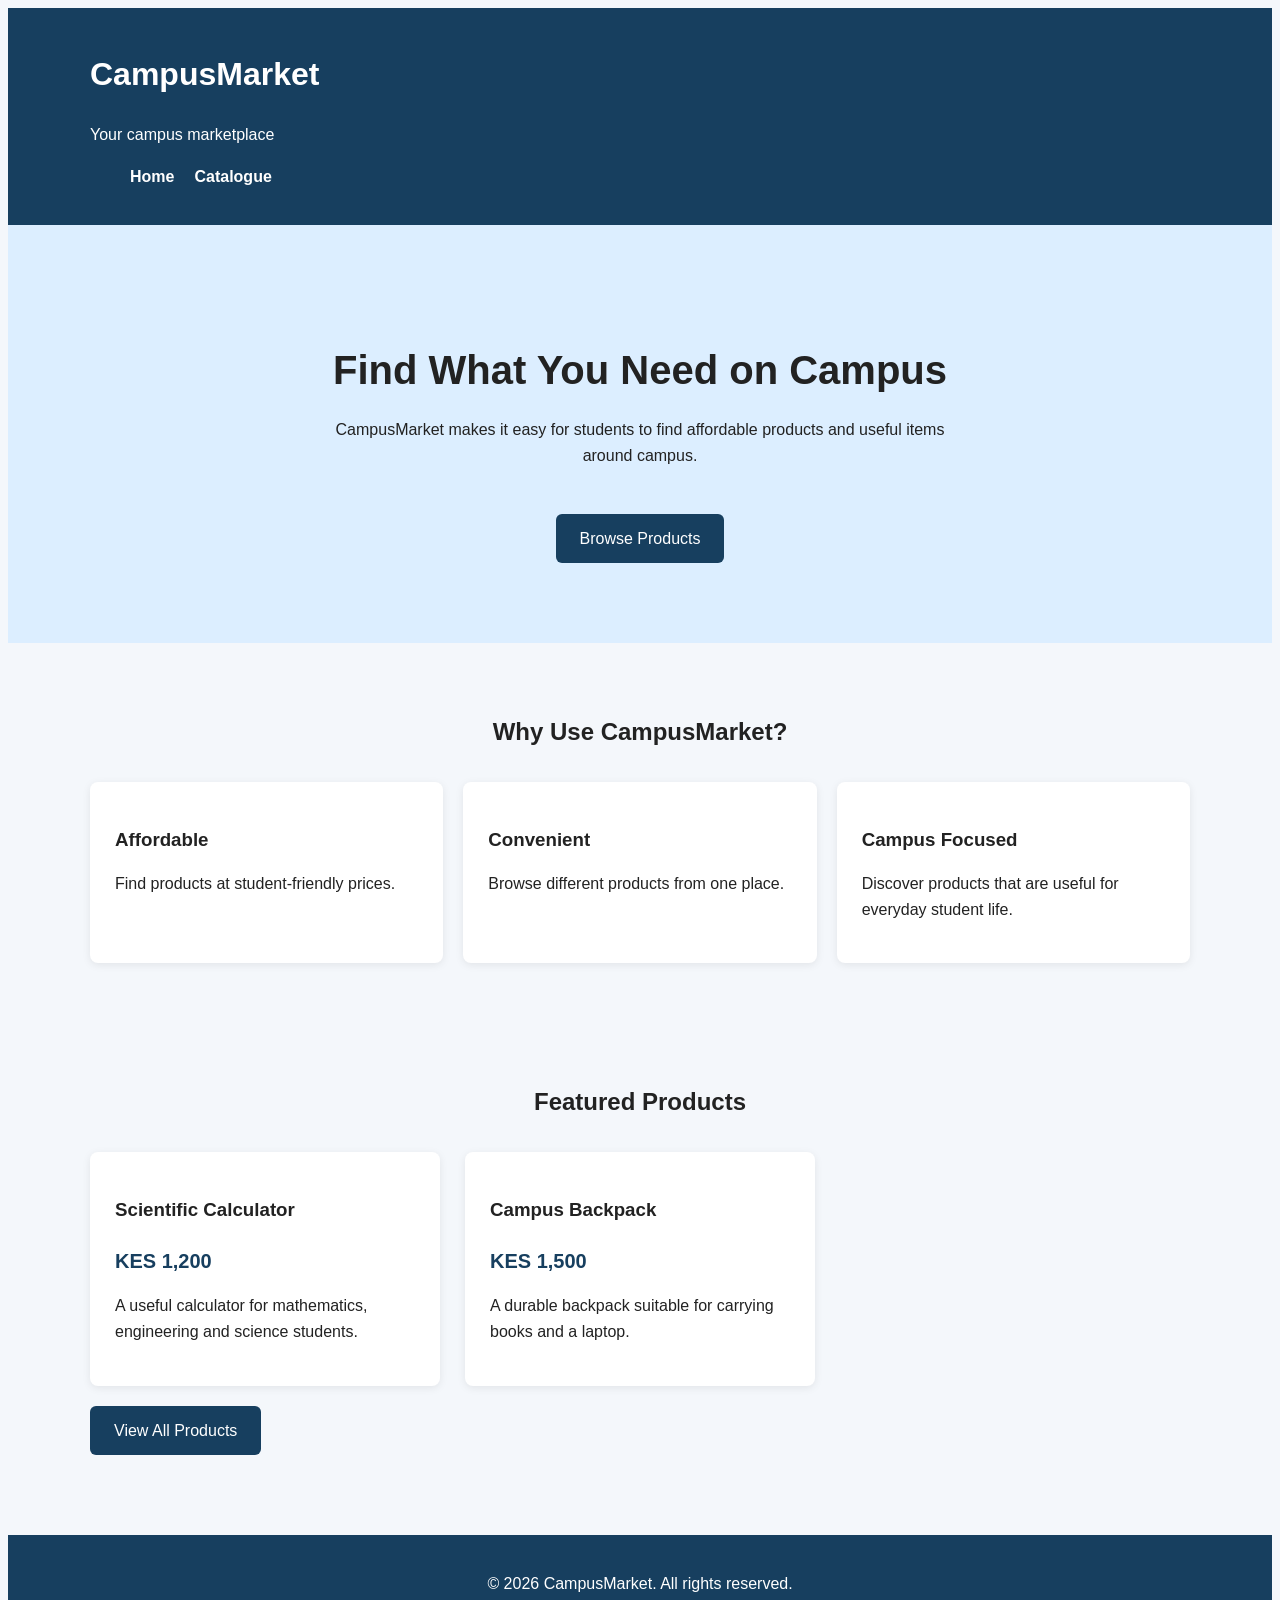
==== index.html @ 7629624c "Part 1: static catalog pages" ====
<!DOCTYPE html>
<html lang="en">
<head>
    <meta charset="UTF-8">
    <meta name="viewport" content="width=device-width, initial-scale=1.0">
    <title>CampusMarket - Home</title>
    <link rel="stylesheet" href="styles.css">
</head>

<body>

    <header>
        <div class="container">
            <h1>CampusMarket</h1>
            <p>Your campus marketplace</p>

            <nav>
                <ul>
                    <li><a href="index.html">Home</a></li>
                    <li><a href="catalog.html">Catalogue</a></li>
                </ul>
            </nav>
        </div>
    </header>

    <main>

        <section class="hero">
            <div class="container">
                <h2>Find What You Need on Campus</h2>
                <p>
                    CampusMarket makes it easy for students to find
                    affordable products and useful items around campus.
                </p>

                <a href="catalog.html" class="button">Browse Products</a>
            </div>
        </section>

        <section class="features">
            <div class="container">
                <h2>Why Use CampusMarket?</h2>

                <div class="feature-grid">

                    <article class="feature-card">
                        <h3>Affordable</h3>
                        <p>
                            Find products at student-friendly prices.
                        </p>
                    </article>

                    <article class="feature-card">
                        <h3>Convenient</h3>
                        <p>
                            Browse different products from one place.
                        </p>
                    </article>

                    <article class="feature-card">
                        <h3>Campus Focused</h3>
                        <p>
                            Discover products that are useful for
                            everyday student life.
                        </p>
                    </article>

                </div>
            </div>
        </section>

        <section class="featured">
            <div class="container">
                <h2>Featured Products</h2>

                <div class="product-grid">

                    <article class="product-card">
                        <h3>Scientific Calculator</h3>
                        <p class="price">KES 1,200</p>
                        <p>
                            A useful calculator for mathematics,
                            engineering and science students.
                        </p>
                    </article>

                    <article class="product-card">
                        <h3>Campus Backpack</h3>
                        <p class="price">KES 1,500</p>
                        <p>
                            A durable backpack suitable for carrying
                            books and a laptop.
                        </p>
                    </article>

                </div>

                <a href="catalog.html" class="button">View All Products</a>
            </div>
        </section>

    </main>

    <footer>
        <div class="container">
            <p>&copy; 2026 CampusMarket. All rights reserved.</p>
        </div>
    </footer>

</body>
</html>
---- styles.css ----
css
/* General page styles */

* {
    box-sizing: border-box;
    margin: 0;
    padding: 0;
}

body {
    font-family: Arial, sans-serif;
    background-color: #f4f7fb;
    color: #222;
    line-height: 1.6;
}

.container {
    width: 90%;
    max-width: 1100px;
    margin: 0 auto;
}


/* Header */

header {
    background-color: #173f5f;
    color: white;
    padding: 20px 0;
}

header h1 {
    font-size: 32px;
}

header p {
    margin-bottom: 15px;
}

nav ul {
    list-style: none;
    display: flex;
    gap: 20px;
}

nav a {
    color: white;
    text-decoration: none;
    font-weight: bold;
}

nav a:hover {
    text-decoration: underline;
}


/* Hero section */

.hero {
    background-color: #dceeff;
    padding: 80px 0;
    text-align: center;
}

.hero h2 {
    font-size: 40px;
    margin-bottom: 15px;
}

.hero p {
    max-width: 650px;
    margin: 0 auto 25px;
}


/* Buttons */

.button {
    display: inline-block;
    background-color: #173f5f;
    color: white;
    padding: 12px 24px;
    text-decoration: none;
    border-radius: 6px;
    margin-top: 20px;
}

.button:hover {
    background-color: #0f2d44;
}


/* General sections */

.features,
.featured,
.catalog,
.catalog-header {
    padding: 50px 0;
}

.features h2,
.featured h2,
.catalog-header h2 {
    text-align: center;
    margin-bottom: 30px;
}


/* Feature cards */

.feature-grid {
    display: grid;
    grid-template-columns: repeat(3, 1fr);
    gap: 20px;
}

.feature-card {
    background-color: white;
    padding: 25px;
    border-radius: 8px;
    box-shadow: 0 2px 8px rgba(0, 0, 0, 0.08);
}

.feature-card h3 {
    margin-bottom: 10px;
}


/* Products */

.product-grid {
    display: grid;
    grid-template-columns: repeat(3, 1fr);
    gap: 25px;
}

.product-card {
    background-color: white;
    padding: 25px;
    border-radius: 8px;
    box-shadow: 0 2px 8px rgba(0, 0, 0, 0.08);
}

.product-card h3 {
    margin-bottom: 10px;
}

.price {
    color: #173f5f;
    font-size: 20px;
    font-weight: bold;
    margin-bottom: 10px;
}

.category {
    color: #666;
    font-size: 14px;
    margin-bottom: 5px;
}


/* Catalogue header */

.catalog-header {
    background-color: #dceeff;
    text-align: center;
}


/* Footer */

footer {
    background-color: #173f5f;
    color: white;
    text-align: center;
    padding: 20px 0;
    margin-top: 30px;
}


/* Responsive design */

@media (max-width: 768px) {

    .feature-grid,
    .product-grid {
        grid-template-columns: 1fr;
    }

    .hero h2 {
        font-size: 30px;
    }

    nav ul {
        flex-direction: column;
        gap: 8px;
    }
}
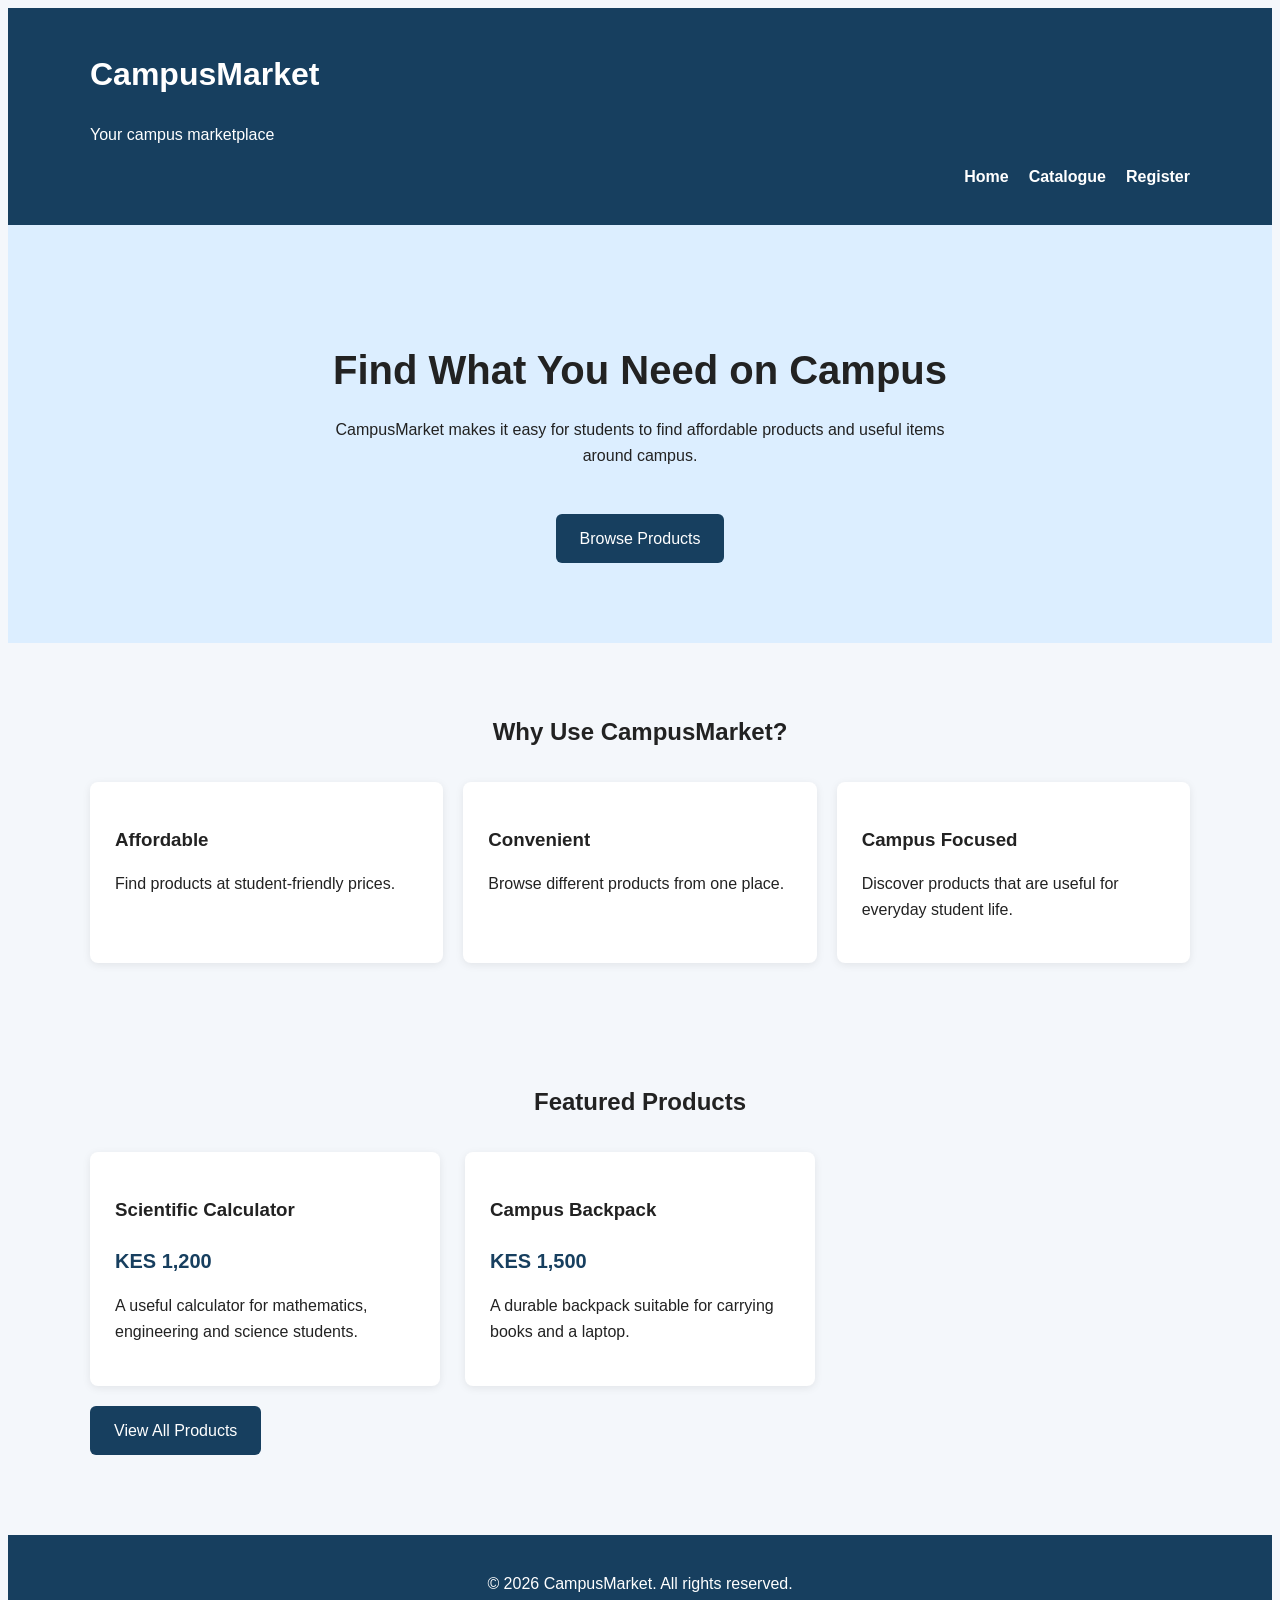
==== commit 1d6f546e: "Part 3:Validation and interactivity" ====
--- a/index.html
+++ b/index.html
@@ -18,6 +18,7 @@
                 <ul>
                     <li><a href="index.html">Home</a></li>
                     <li><a href="catalog.html">Catalogue</a></li>
+                    <li><a href="register.html">Register</a></li>
                 </ul>
             </nav>
         </div>
--- a/styles.css
+++ b/styles.css
@@ -41,6 +41,7 @@
     list-style: none;
     display: flex;
     gap: 20px;
+    justify-content: right;
 }
 
 nav a {
@@ -197,3 +198,434 @@
         gap: 8px;
     }
 }
+
+/* =========================
+   PRODUCT FILTERS
+========================= */
+
+.filters {
+    background-color: white;
+    padding: 25px;
+    border-radius: 12px;
+    margin-bottom: 30px;
+
+    display: grid;
+    grid-template-columns: 2fr 1fr;
+    gap: 20px;
+
+    box-shadow: 0 5px 20px rgba(0, 0, 0, 0.08);
+}
+
+.filter-group {
+    display: flex;
+    flex-direction: column;
+    gap: 8px;
+}
+
+.filter-group label {
+    font-weight: bold;
+    color: #173f5f;
+}
+
+.filter-group input,
+.filter-group select {
+    padding: 12px;
+    border: 1px solid #ccc;
+    border-radius: 6px;
+    font-size: 16px;
+}
+
+.filter-group input:focus,
+.filter-group select:focus {
+    outline: none;
+    border-color: #20639b;
+}
+
+
+/* =========================
+   NO RESULTS MESSAGE
+========================= */
+
+.no-results {
+    display: none;
+    text-align: center;
+    background-color: #fff3cd;
+    color: #856404;
+    padding: 15px;
+    border-radius: 8px;
+    margin-bottom: 25px;
+}
+
+
+/* =========================
+   QUANTITY BOX
+========================= */
+
+.quantity-box {
+    margin-top: 20px;
+    padding-top: 15px;
+    border-top: 1px solid #eee;
+}
+
+.quantity-box label {
+    font-weight: bold;
+}
+
+.quantity-box input {
+    width: 70px;
+    padding: 8px;
+    margin-left: 8px;
+    border: 1px solid #ccc;
+    border-radius: 5px;
+}
+
+.quantity-box p {
+    margin-top: 12px;
+}
+
+.quantity-box strong {
+    color: #f28e2b;
+}
+
+
+/* =========================
+   RESPONSIVE FILTERS
+========================= */
+
+@media (max-width: 768px) {
+
+    .filters {
+        grid-template-columns: 1fr;
+    }
+}
+
+/* =========================
+   CART BUTTON
+========================= */
+
+.cart-button {
+    border: none;
+    background-color: #f28e2b;
+    color: white;
+    padding: 10px 16px;
+    border-radius: 6px;
+    cursor: pointer;
+    font-weight: bold;
+    font-size: 15px;
+}
+
+.cart-button:hover {
+    background-color: #d97706;
+}
+
+
+/* =========================
+   ADD TO CART BUTTON
+========================= */
+
+.add-cart-button {
+    /* width: 100%; */
+    margin-top: 20px;
+    padding: 12px;
+
+    border: none;
+    border-radius: 6px;
+
+    background-color: #173f5f;
+    color: white;
+
+    font-size: 15px;
+    font-weight: bold;
+
+    cursor: pointer;
+}
+
+.add-cart-button:hover {
+    background-color: #20639b;
+}
+
+
+/* =========================
+   CART SECTION
+========================= */
+
+.cart-section {
+    background-color: #eef5fa;
+}
+
+.cart-section h2 {
+    margin-bottom: 25px;
+}
+
+
+/* =========================
+   CART ITEM
+========================= */
+
+.cart-item {
+    background-color: white;
+    padding: 20px;
+    margin-bottom: 15px;
+
+    border-radius: 10px;
+
+    display: flex;
+    justify-content: space-between;
+    align-items: center;
+
+    box-shadow: 0 3px 12px rgba(0, 0, 0, 0.08);
+}
+
+.cart-item h3 {
+    color: #173f5f;
+}
+
+.cart-quantity {
+    text-align: right;
+}
+
+.cart-quantity input {
+    width: 70px;
+    padding: 8px;
+
+    border: 1px solid #ccc;
+    border-radius: 5px;
+
+    margin-left: 5px;
+}
+
+.cart-quantity p {
+    margin-top: 8px;
+}
+
+
+/* =========================
+   CART TOTAL
+========================= */
+
+.cart-total {
+    background-color: #173f5f;
+    color: white;
+
+    padding: 20px;
+
+    border-radius: 8px;
+
+    display: flex;
+    justify-content: space-between;
+
+    font-size: 20px;
+}
+
+
+/* =========================
+   EMPTY CART
+========================= */
+
+.empty-cart {
+    background-color: white;
+    padding: 25px;
+    text-align: center;
+
+    border-radius: 8px;
+
+    color: #666;
+}
+
+
+/* =========================
+   MOBILE CART
+========================= */
+
+@media (max-width: 768px) {
+
+    .cart-item {
+        flex-direction: column;
+        align-items: flex-start;
+        gap: 15px;
+    }
+
+    .cart-quantity {
+        text-align: left;
+    }
+
+    .cart-total {
+        font-size: 18px;
+    }
+}
+
+/* =========================
+   REGISTER FORM
+========================= */
+
+.form-container {
+    min-height: calc(100vh - 100px);
+    display: flex;
+    justify-content: center;
+    align-items: center;
+    padding: 40px 20px;
+}
+
+.form-card {
+    width: 100%;
+    max-width: 500px;
+    background: white;
+    padding: 35px;
+    border-radius: 15px;
+    box-shadow: 0 8px 25px rgba(0, 0, 0, 0.1);
+}
+
+.form-card h2 {
+    text-align: center;
+    margin-bottom: 8px;
+}
+
+.form-subtitle {
+    text-align: center;
+    color: #666;
+    margin-bottom: 25px;
+}
+
+.form-group {
+    margin-bottom: 18px;
+}
+
+.form-group label {
+    display: block;
+    margin-bottom: 7px;
+    font-weight: bold;
+}
+
+.form-group input {
+    width: 100%;
+    padding: 12px;
+    border: 1px solid #ccc;
+    border-radius: 8px;
+    font-size: 15px;
+    box-sizing: border-box;
+}
+
+.form-group input:focus {
+    outline: none;
+    border-color: #2563eb;
+}
+
+.password-container {
+    display: flex;
+    gap: 8px;
+}
+
+.password-container input {
+    flex: 1;
+}
+
+.password-container button {
+    padding: 0 15px;
+    border: none;
+    border-radius: 8px;
+    background: #e5e7eb;
+    cursor: pointer;
+}
+
+.password-container button:hover {
+    background: #d1d5db;
+}
+
+.error {
+    display: block;
+    color: #dc2626;
+    font-size: 13px;
+    margin-top: 5px;
+    min-height: 16px;
+}
+
+.register-btn {
+    width: 100%;
+    padding: 13px;
+    margin-top: 10px;
+    border: none;
+    border-radius: 8px;
+    background: #2563eb;
+    color: white;
+    font-size: 16px;
+    font-weight: bold;
+    cursor: pointer;
+}
+
+.register-btn:hover {
+    background: #1d4ed8;
+}
+
+/* Success/Error message */
+
+#form-message {
+    display: none;
+    padding: 12px;
+    border-radius: 8px;
+    margin-bottom: 20px;
+    text-align: center;
+    font-weight: bold;
+}
+
+#form-message.success {
+    display: block;
+    background: #dcfce7;
+    color: #166534;
+}
+
+#form-message.error-message {
+    display: block;
+    background: #fee2e2;
+    color: #991b1b;
+}
+
+/* =========================
+   CART CONTROLS
+========================= */
+
+.cart-product-info p {
+    color: #666;
+}
+
+.quantity-controls {
+    display: flex;
+    align-items: center;
+    justify-content: flex-end;
+    gap: 10px;
+    margin-bottom: 10px;
+}
+
+.quantity-btn {
+    width: 32px;
+    height: 32px;
+    border: none;
+    border-radius: 6px;
+    background: #2563eb;
+    color: white;
+    font-size: 18px;
+    cursor: pointer;
+}
+
+.quantity-btn:hover {
+    background: #1d4ed8;
+}
+
+.quantity-number {
+    min-width: 25px;
+    text-align: center;
+    font-weight: bold;
+}
+
+.remove-cart-button {
+    border: none;
+    background: #dc2626;
+    color: white;
+    padding: 7px 12px;
+    border-radius: 6px;
+    cursor: pointer;
+}
+
+.remove-cart-button:hover {
+    background: #b91c1c;
+}
+
